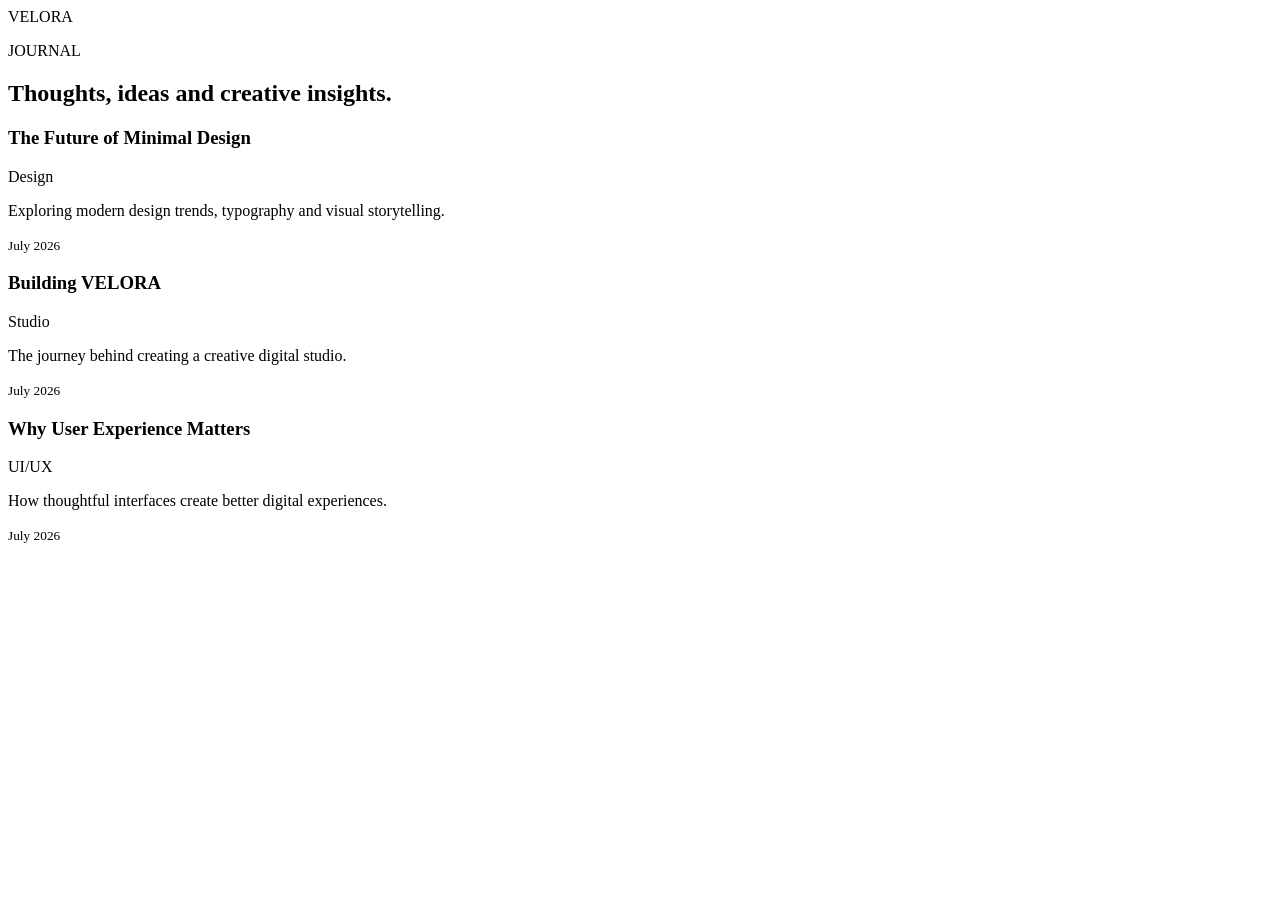
==== blog.html @ 24a0ebca "Add initial blog.html structure for VELORA journal This file contains the HTML structure for the VEL" ====
<!DOCTYPE html>

<html>

<head>

<title>VELORA — Journal</title>

<link rel="stylesheet" href="css/style.css">

</head>


<body>


<header>

<nav class="navbar">

<div class="logo">
VELORA
</div>

</nav>

</header>



<section class="about-preview">

<p class="tag">
JOURNAL
</p>

<h2>
Thoughts, ideas and creative insights.
</h2>

</section>



<section class="featured">

<div class="projects" id="blogs">

</div>

</section>




<script>


fetch("cms/blog.json")

.then(response => response.json())

.then(posts => {


const container =
document.getElementById("blogs");


posts.forEach(post => {


container.innerHTML += `


<div class="project">


<div class="project-image"></div>


<h3>
${post.title}
</h3>


<p>
${post.category}
</p>


<p>
${post.description}
</p>


<small>
${post.date}
</small>


</div>


`;


});


});


</script>



</body>

</html>
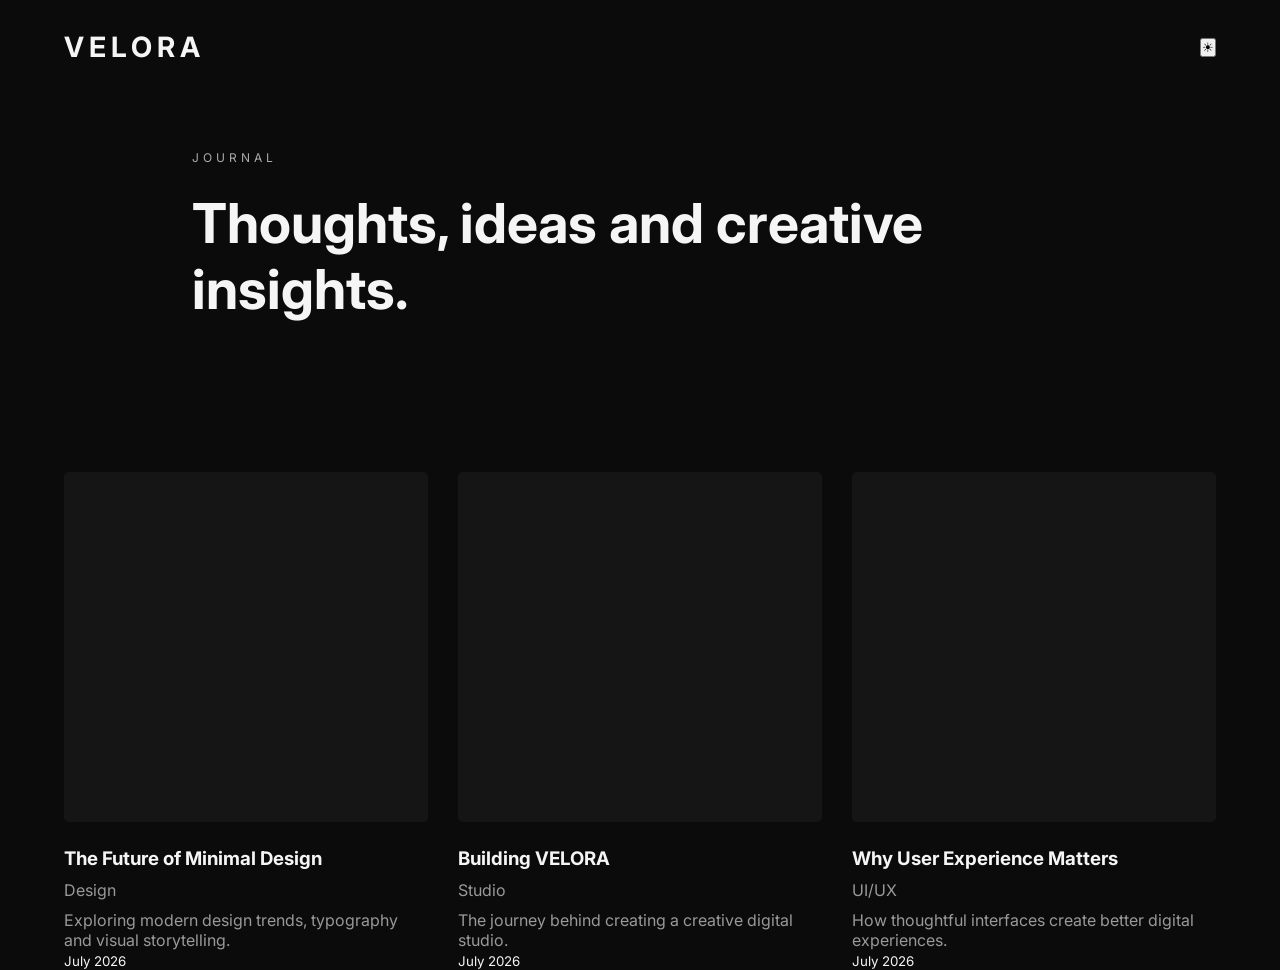
==== commit fa6db986: "Add theme button to blog header" ====
--- a/blog.html
+++ b/blog.html
@@ -21,6 +21,9 @@
 <div class="logo">
 VELORA
 </div>
+<button id="theme" class="theme-button">
+    ☀
+</button>
 
 </nav>
 
--- a/css/style.css
+++ b/css/style.css
@@ -0,0 +1,660 @@
+@import url('https://fonts.googleapis.com/css2?family=Inter:wght@300;400;500;600;700;800&display=swap');
+
+
+*{
+    margin:0;
+    padding:0;
+    box-sizing:border-box;
+}
+
+
+body{
+
+    font-family:'Inter',sans-serif;
+
+    background:#0b0b0b;
+
+    color:#f5f5f5;
+
+    overflow-x:hidden;
+
+}
+
+
+
+html{
+    scroll-behavior:smooth;
+}
+
+
+
+a{
+
+    text-decoration:none;
+
+    color:inherit;
+
+}
+
+
+
+header{
+
+    width:100%;
+
+    position:fixed;
+
+    top:0;
+
+    z-index:100;
+
+}
+
+
+
+.navbar{
+
+    width:90%;
+
+    margin:auto;
+
+    padding:30px 0;
+
+    display:flex;
+
+    justify-content:space-between;
+
+    align-items:center;
+
+}
+
+
+
+.logo{
+
+    font-size:28px;
+
+    font-weight:700;
+
+    letter-spacing:5px;
+
+}
+
+
+
+.nav-links{
+
+    list-style:none;
+
+    display:flex;
+
+    gap:40px;
+
+}
+
+
+
+.nav-links a{
+
+    font-size:14px;
+
+    color:#cfcfcf;
+
+    transition:.3s;
+
+}
+
+
+
+.nav-links a:hover{
+
+    color:white;
+
+}
+
+
+
+.menu{
+
+    display:none;
+
+    background:none;
+
+    color:white;
+
+    border:none;
+
+    font-size:25px;
+
+}
+
+
+
+
+/* HERO */
+
+
+.hero{
+
+    min-height:100vh;
+
+    width:90%;
+
+    margin:auto;
+
+    display:flex;
+
+    align-items:center;
+
+    justify-content:space-between;
+
+    padding-top:100px;
+
+}
+
+
+
+.hero-content{
+
+    width:55%;
+
+}
+
+
+
+.tag{
+
+    font-size:12px;
+
+    letter-spacing:4px;
+
+    color:#aaa;
+
+    margin-bottom:25px;
+
+}
+
+
+
+.hero h1{
+
+    font-size:clamp(50px,7vw,95px);
+
+    line-height:1.05;
+
+    font-weight:700;
+
+}
+
+
+
+.hero h1 span{
+
+    color:#c8a97e;
+
+    font-style:italic;
+
+}
+
+
+
+.hero-text{
+
+    width:450px;
+
+    margin:35px 0;
+
+    color:#bdbdbd;
+
+    line-height:1.8;
+
+}
+
+
+
+.button{
+
+    display:inline-block;
+
+    padding:16px 35px;
+
+    border:1px solid #555;
+
+    border-radius:50px;
+
+    transition:.4s;
+
+}
+
+
+
+.button:hover{
+
+    background:white;
+
+    color:black;
+
+}
+
+
+
+
+
+/* HERO VISUAL */
+
+
+.hero-image{
+
+    width:35%;
+
+    height:500px;
+
+    position:relative;
+
+}
+
+
+
+.circle{
+
+    width:350px;
+
+    height:350px;
+
+    border-radius:50%;
+
+    background:
+
+    radial-gradient(circle,#c8a97e,transparent 65%);
+
+    filter:blur(10px);
+
+    animation:pulse 5s infinite alternate;
+
+}
+
+
+
+@keyframes pulse{
+
+    from{
+
+        transform:scale(.9);
+
+    }
+
+    to{
+
+        transform:scale(1.1);
+
+    }
+
+}
+
+
+
+.card{
+
+    position:absolute;
+
+    bottom:80px;
+
+    left:80px;
+
+    background:#161616;
+
+    padding:35px;
+
+    width:250px;
+
+    border:1px solid #292929;
+
+    backdrop-filter:blur(10px);
+
+}
+
+
+
+.card h3{
+
+    margin-bottom:15px;
+
+}
+
+
+
+.card p{
+
+    color:#aaa;
+
+    font-size:14px;
+
+}
+
+
+
+
+
+/* ABOUT */
+
+
+.about-preview{
+
+    width:70%;
+
+    margin:150px auto;
+
+}
+
+
+
+.about-preview h2{
+
+    font-size:55px;
+
+    line-height:1.2;
+
+    margin-bottom:30px;
+
+}
+
+
+
+.about-preview p:last-child{
+
+    color:#aaa;
+
+    max-width:600px;
+
+    line-height:1.8;
+
+}
+
+
+
+
+
+/* PROJECTS */
+
+
+.featured{
+
+    width:90%;
+
+    margin:auto;
+
+}
+
+
+
+.featured h2{
+
+    font-size:50px;
+
+    margin-bottom:60px;
+
+}
+
+
+
+.projects{
+
+    display:grid;
+
+    grid-template-columns:repeat(3,1fr);
+
+    gap:30px;
+
+}
+
+
+
+.project-image{
+
+    height:350px;
+
+    background:#151515;
+
+    border-radius:5px;
+
+    margin-bottom:25px;
+
+    transition:.5s;
+
+}
+
+
+
+.project:hover .project-image{
+
+    transform:translateY(-15px);
+
+    background:#202020;
+
+}
+
+
+
+.project p{
+
+    color:#999;
+
+    margin-top:10px;
+
+}
+
+
+
+
+
+/* SERVICES */
+
+
+.services-preview{
+
+    width:90%;
+
+    margin:150px auto;
+
+}
+
+
+
+.services-preview h2{
+
+    font-size:50px;
+
+}
+
+
+
+.service-grid{
+
+    display:grid;
+
+    grid-template-columns:repeat(3,1fr);
+
+    margin-top:50px;
+
+    gap:40px;
+
+}
+
+
+
+.service-grid div{
+
+    border-top:1px solid #333;
+
+    padding-top:30px;
+
+}
+
+
+
+.service-grid p{
+
+    color:#aaa;
+
+    margin-top:15px;
+
+}
+
+
+
+
+
+/* CTA */
+
+
+.cta{
+
+    text-align:center;
+
+    width:80%;
+
+    margin:150px auto;
+
+}
+
+
+
+.cta h2{
+
+    font-size:60px;
+
+    margin-bottom:50px;
+
+}
+
+
+
+
+
+/* FOOTER */
+
+
+footer{
+
+    border-top:1px solid #222;
+
+    padding:40px 5%;
+
+    display:flex;
+
+    justify-content:space-between;
+
+    color:#999;
+
+}
+
+
+
+
+
+
+/* MOBILE */
+
+
+@media(max-width:900px){
+
+
+.nav-links{
+
+    display:none;
+
+}
+
+
+.menu{
+
+    display:block;
+
+}
+
+
+
+.hero{
+
+    flex-direction:column;
+
+}
+
+
+
+.hero-content{
+
+    width:100%;
+
+}
+
+
+
+.hero-text{
+
+    width:100%;
+
+}
+
+
+
+.hero-image{
+
+    width:100%;
+
+    margin-top:80px;
+
+}
+
+
+
+.projects{
+
+    grid-template-columns:1fr;
+
+}
+
+
+
+.service-grid{
+
+    grid-template-columns:1fr;
+
+}
+
+
+
+.about-preview{
+
+    width:90%;
+
+}
+
+
+
+.about-preview h2{
+
+    font-size:38px;
+
+}
+
+
+
+.cta h2{
+
+    font-size:38px;
+
+}
+
+
+
+footer{
+
+    flex-direction:column;
+
+    gap:20px;
+
+}
+
+
+}
